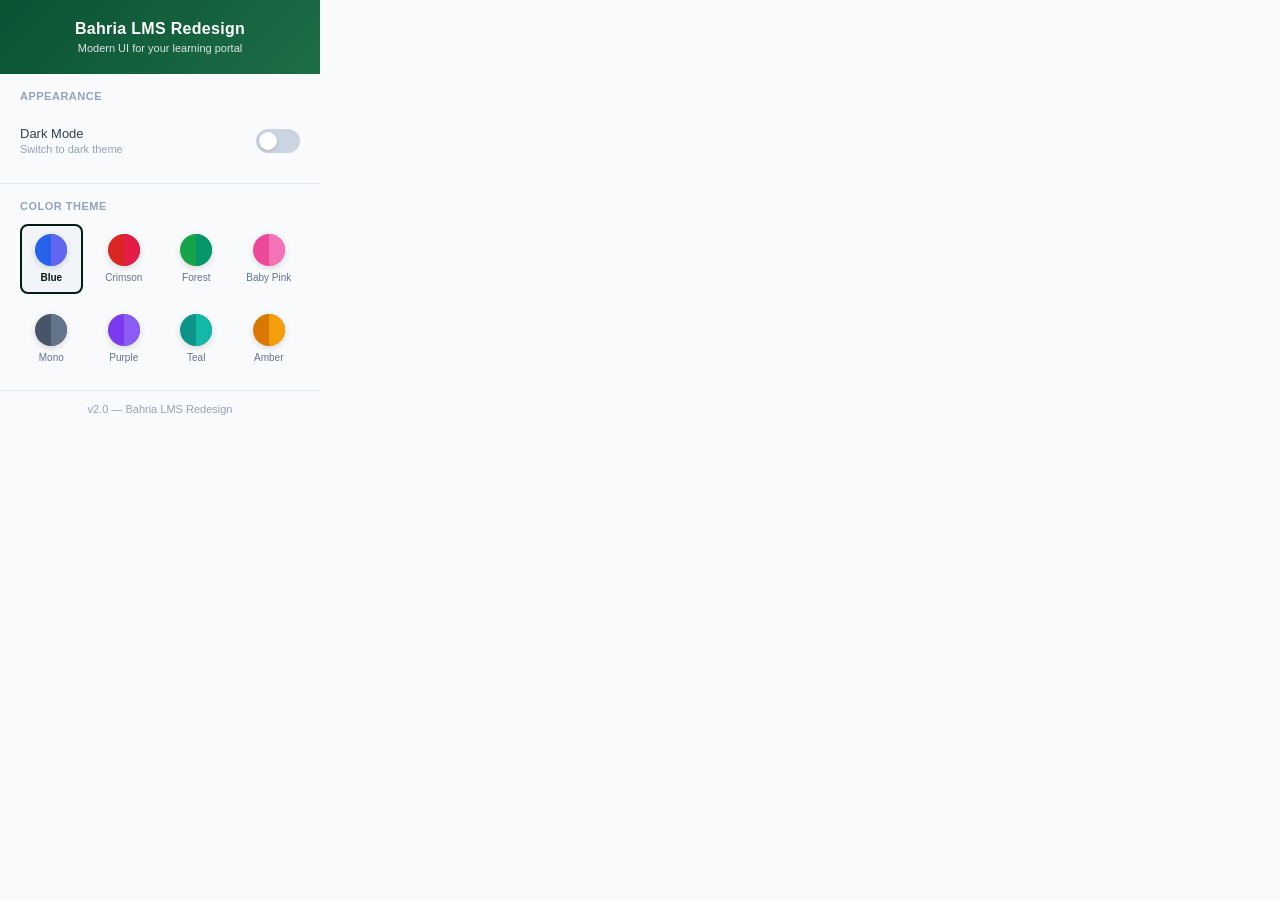
==== popup.html @ 3e9048e8 "feat: update monochrome theme styles and adjust popup gradient colors" ====
<!DOCTYPE html>
<html lang="en">
<head>
  <meta charset="UTF-8">
  <style>
    * { margin: 0; padding: 0; box-sizing: border-box; }
    body {
      width: 320px;
      font-family: 'Segoe UI', -apple-system, BlinkMacSystemFont, sans-serif;
      background: #f8fafc;
      color: #1e293b;
    }
    .header {
      background: linear-gradient(135deg, var(--popup-primary, #0b5233), var(--popup-accent, #1D6E47));
      padding: 20px;
      text-align: center;
      color: #fff;
    }
    .header h1 {
      font-size: 16px;
      font-weight: 700;
      letter-spacing: .3px;
    }
    .header p {
      font-size: 11px;
      opacity: .85;
      margin-top: 4px;
    }
    .section {
      padding: 16px 20px;
    }
    .section-title {
      font-size: 11px;
      font-weight: 600;
      text-transform: uppercase;
      letter-spacing: .5px;
      color: #94a3b8;
      margin-bottom: 12px;
    }
    .toggle-row {
      display: flex;
      align-items: center;
      justify-content: space-between;
      padding: 12px 0;
      border-bottom: 1px solid #e2e8f0;
    }
    .toggle-row:last-child { border-bottom: none; }
    .toggle-label {
      font-size: 13px;
      font-weight: 500;
      color: #334155;
    }
    .toggle-desc {
      font-size: 11px;
      color: #94a3b8;
      margin-top: 2px;
    }
    /* Toggle switch */
    .switch {
      position: relative;
      width: 44px;
      height: 24px;
      flex-shrink: 0;
    }
    .switch input { opacity: 0; width: 0; height: 0; }
    .slider {
      position: absolute;
      inset: 0;
      background: #cbd5e1;
      border-radius: 24px;
      cursor: pointer;
      transition: background .25s;
    }
    .slider::before {
      content: '';
      position: absolute;
      width: 18px;
      height: 18px;
      left: 3px;
      bottom: 3px;
      background: #fff;
      border-radius: 50%;
      transition: transform .25s;
      box-shadow: 0 1px 3px rgba(0,0,0,.2);
    }
    input:checked + .slider {
      background: var(--popup-primary, #041B11);
    }
    input:checked + .slider::before {
      transform: translateX(20px);
    }
    /* Theme grid */
    .theme-grid {
      display: grid;
      grid-template-columns: repeat(4, 1fr);
      gap: 10px;
    }
    .theme-swatch {
      display: flex;
      flex-direction: column;
      align-items: center;
      gap: 6px;
      cursor: pointer;
      padding: 8px 4px;
      border-radius: 8px;
      border: 2px solid transparent;
      transition: all .2s;
      background: transparent;
    }
    .theme-swatch:hover {
      background: #f1f5f9;
    }
    .theme-swatch.active {
      border-color: var(--popup-primary, #041B11);
      background: #f1f5f9;
    }
    .swatch-circle {
      width: 32px;
      height: 32px;
      border-radius: 50%;
      box-shadow: 0 2px 6px rgba(0,0,0,.15);
      position: relative;
      overflow: hidden;
    }
    .swatch-circle::after {
      content: '';
      position: absolute;
      top: 0; right: 0;
      width: 50%; height: 100%;
    }
    .swatch-name {
      font-size: 10px;
      font-weight: 500;
      color: #64748b;
      text-align: center;
      line-height: 1.2;
    }
    .theme-swatch.active .swatch-name {
      color: var(--popup-primary, #041B11);
      font-weight: 600;
    }
    /* Swatch colors */
    .swatch-blue       { background: #2563eb; }
    .swatch-blue::after { background: #6366f1; }
    .swatch-crimson       { background: #dc2626; }
    .swatch-crimson::after { background: #e11d48; }
    .swatch-forest       { background: #16a34a; }
    .swatch-forest::after { background: #059669; }
    .swatch-pink       { background: #ec4899; }
    .swatch-pink::after { background: #f472b6; }
    .swatch-mono       { background: #475569; }
    .swatch-mono::after { background: #64748b; }
    .swatch-purple       { background: #7c3aed; }
    .swatch-purple::after { background: #8b5cf6; }
    .swatch-teal       { background: #0d9488; }
    .swatch-teal::after { background: #14b8a6; }
    .swatch-amber       { background: #d97706; }
    .swatch-amber::after { background: #f59e0b; }

    .divider {
      border-top: 1px solid #e2e8f0;
    }
    .footer {
      text-align: center;
      padding: 12px;
      font-size: 11px;
      color: #94a3b8;
      border-top: 1px solid #e2e8f0;
    }
  </style>
</head>
<body>
  <div class="header" id="popupHeader">
    <h1>Bahria LMS Redesign</h1>
    <p>Modern UI for your learning portal</p>
  </div>

  <div class="section">
    <div class="section-title">Appearance</div>
    <div class="toggle-row">
      <div>
        <div class="toggle-label">Dark Mode</div>
        <div class="toggle-desc">Switch to dark theme</div>
      </div>
      <label class="switch">
        <input type="checkbox" id="darkToggle">
        <span class="slider"></span>
      </label>
    </div>
  </div>

  <div class="divider"></div>

  <div class="section">
    <div class="section-title">Color Theme</div>
    <div class="theme-grid" id="themeGrid">
      <button class="theme-swatch active" data-theme="blue" title="Blue">
        <div class="swatch-circle swatch-blue"></div>
        <span class="swatch-name">Blue</span>
      </button>
      <button class="theme-swatch" data-theme="crimson" title="Crimson">
        <div class="swatch-circle swatch-crimson"></div>
        <span class="swatch-name">Crimson</span>
      </button>
      <button class="theme-swatch" data-theme="forest" title="Forest">
        <div class="swatch-circle swatch-forest"></div>
        <span class="swatch-name">Forest</span>
      </button>
      <button class="theme-swatch" data-theme="pink" title="Baby Pink">
        <div class="swatch-circle swatch-pink"></div>
        <span class="swatch-name">Baby Pink</span>
      </button>
      <button class="theme-swatch" data-theme="mono" title="Monochrome">
        <div class="swatch-circle swatch-mono"></div>
        <span class="swatch-name">Mono</span>
      </button>
      <button class="theme-swatch" data-theme="purple" title="Purple">
        <div class="swatch-circle swatch-purple"></div>
        <span class="swatch-name">Purple</span>
      </button>
      <button class="theme-swatch" data-theme="teal" title="Teal">
        <div class="swatch-circle swatch-teal"></div>
        <span class="swatch-name">Teal</span>
      </button>
      <button class="theme-swatch" data-theme="amber" title="Amber">
        <div class="swatch-circle swatch-amber"></div>
        <span class="swatch-name">Amber</span>
      </button>
    </div>
  </div>

  <div class="footer">v2.0 &mdash; Bahria LMS Redesign</div>

  <script src="popup.js"></script>
</body>
</html>
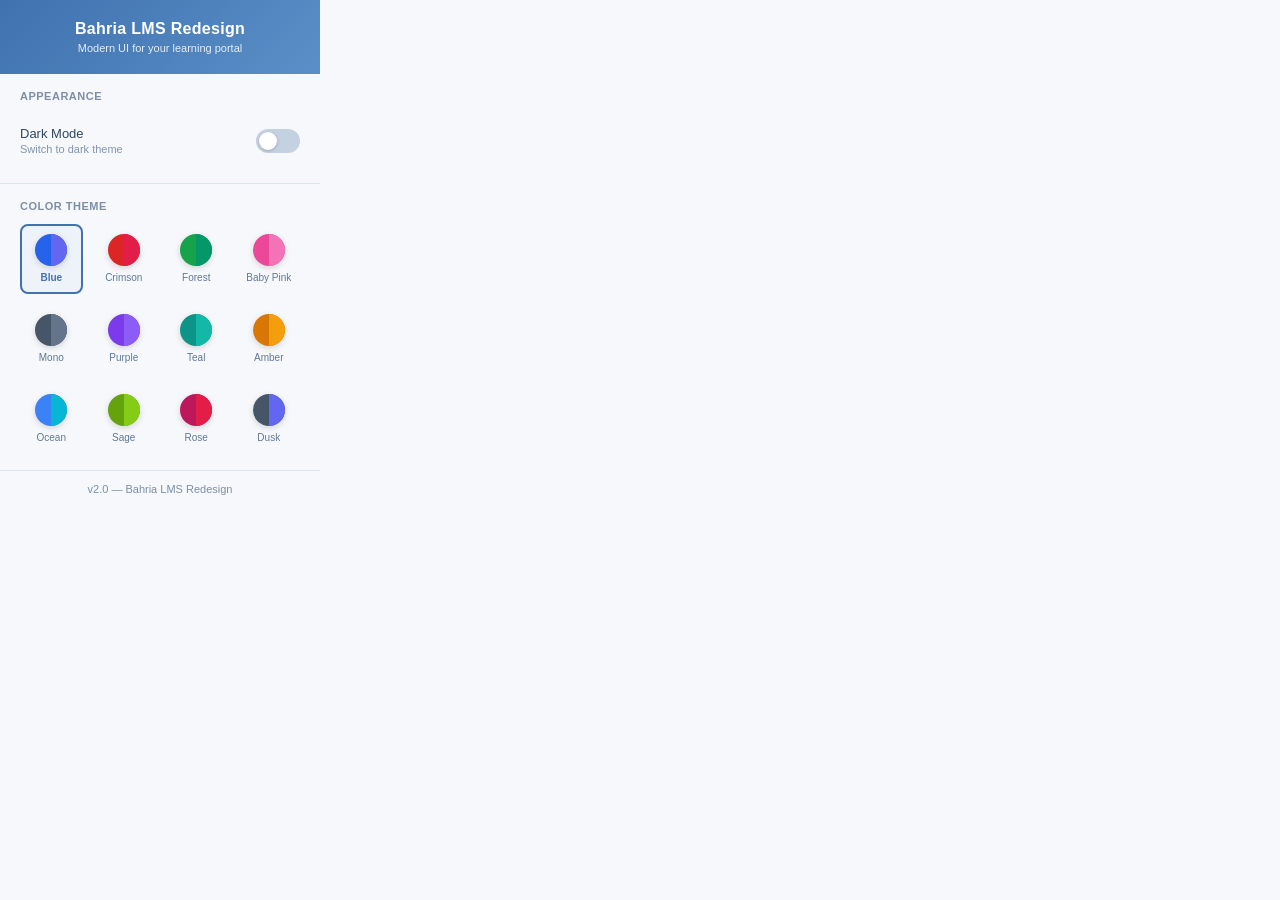
==== commit d073fafa: "feat: update theme colors and add new themes for improved customization" ====
--- a/popup.html
+++ b/popup.html
@@ -7,11 +7,11 @@
     body {
       width: 320px;
       font-family: 'Segoe UI', -apple-system, BlinkMacSystemFont, sans-serif;
-      background: #f8fafc;
-      color: #1e293b;
+      background: #f6f8fb;
+      color: #243447;
     }
     .header {
-      background: linear-gradient(135deg, var(--popup-primary, #0b5233), var(--popup-accent, #1D6E47));
+      background: linear-gradient(135deg, var(--popup-primary, #3f72af), var(--popup-accent, #5b8fc7));
       padding: 20px;
       text-align: center;
       color: #fff;
@@ -34,7 +34,7 @@
       font-weight: 600;
       text-transform: uppercase;
       letter-spacing: .5px;
-      color: #94a3b8;
+      color: #7d8ea5;
       margin-bottom: 12px;
     }
     .toggle-row {
@@ -42,17 +42,17 @@
       align-items: center;
       justify-content: space-between;
       padding: 12px 0;
-      border-bottom: 1px solid #e2e8f0;
+      border-bottom: 1px solid #dce4ef;
     }
     .toggle-row:last-child { border-bottom: none; }
     .toggle-label {
       font-size: 13px;
       font-weight: 500;
-      color: #334155;
+      color: #30465f;
     }
     .toggle-desc {
       font-size: 11px;
-      color: #94a3b8;
+      color: #8195ad;
       margin-top: 2px;
     }
     /* Toggle switch */
@@ -66,7 +66,7 @@
     .slider {
       position: absolute;
       inset: 0;
-      background: #cbd5e1;
+      background: #c4d1e0;
       border-radius: 24px;
       cursor: pointer;
       transition: background .25s;
@@ -84,7 +84,7 @@
       box-shadow: 0 1px 3px rgba(0,0,0,.2);
     }
     input:checked + .slider {
-      background: var(--popup-primary, #041B11);
+      background: var(--popup-primary, #3f72af);
     }
     input:checked + .slider::before {
       transform: translateX(20px);
@@ -108,11 +108,11 @@
       background: transparent;
     }
     .theme-swatch:hover {
-      background: #f1f5f9;
+      background: #eef3f9;
     }
     .theme-swatch.active {
-      border-color: var(--popup-primary, #041B11);
-      background: #f1f5f9;
+      border-color: var(--popup-primary, #3f72af);
+      background: #eef3f9;
     }
     .swatch-circle {
       width: 32px;
@@ -131,12 +131,12 @@
     .swatch-name {
       font-size: 10px;
       font-weight: 500;
-      color: #64748b;
+      color: #617894;
       text-align: center;
       line-height: 1.2;
     }
     .theme-swatch.active .swatch-name {
-      color: var(--popup-primary, #041B11);
+      color: var(--popup-primary, #3f72af);
       font-weight: 600;
     }
     /* Swatch colors */
@@ -156,16 +156,24 @@
     .swatch-teal::after { background: #14b8a6; }
     .swatch-amber       { background: #d97706; }
     .swatch-amber::after { background: #f59e0b; }
+    .swatch-ocean       { background: #3b82f6; }
+    .swatch-ocean::after { background: #06b6d4; }
+    .swatch-sage       { background: #65a30d; }
+    .swatch-sage::after { background: #84cc16; }
+    .swatch-rose       { background: #be185d; }
+    .swatch-rose::after { background: #e11d48; }
+    .swatch-dusk       { background: #475569; }
+    .swatch-dusk::after { background: #6366f1; }
 
     .divider {
-      border-top: 1px solid #e2e8f0;
+      border-top: 1px solid #dce4ef;
     }
     .footer {
       text-align: center;
       padding: 12px;
       font-size: 11px;
-      color: #94a3b8;
-      border-top: 1px solid #e2e8f0;
+      color: #7d8ea5;
+      border-top: 1px solid #dce4ef;
     }
   </style>
 </head>
@@ -226,6 +234,22 @@
         <div class="swatch-circle swatch-amber"></div>
         <span class="swatch-name">Amber</span>
       </button>
+      <button class="theme-swatch" data-theme="ocean" title="Ocean">
+        <div class="swatch-circle swatch-ocean"></div>
+        <span class="swatch-name">Ocean</span>
+      </button>
+      <button class="theme-swatch" data-theme="sage" title="Sage">
+        <div class="swatch-circle swatch-sage"></div>
+        <span class="swatch-name">Sage</span>
+      </button>
+      <button class="theme-swatch" data-theme="rose" title="Rose">
+        <div class="swatch-circle swatch-rose"></div>
+        <span class="swatch-name">Rose</span>
+      </button>
+      <button class="theme-swatch" data-theme="dusk" title="Dusk">
+        <div class="swatch-circle swatch-dusk"></div>
+        <span class="swatch-name">Dusk</span>
+      </button>
     </div>
   </div>
 
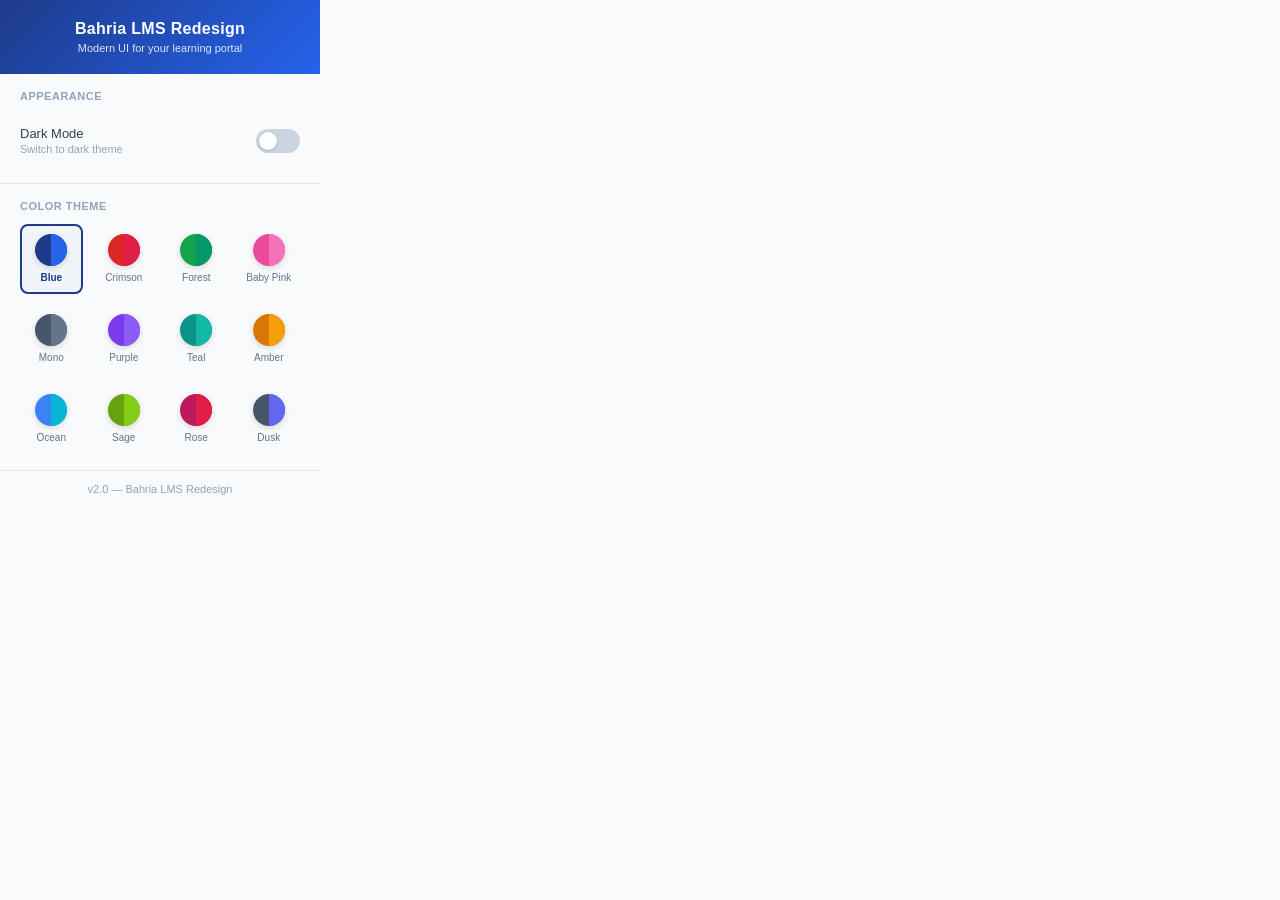
==== commit 0662d120: "feat: update color variables and styles for improved theme consistency and readability" ====
--- a/popup.html
+++ b/popup.html
@@ -7,11 +7,11 @@
     body {
       width: 320px;
       font-family: 'Segoe UI', -apple-system, BlinkMacSystemFont, sans-serif;
-      background: #f6f8fb;
-      color: #243447;
+      background: #f8fafc;
+      color: #1e293b;
     }
     .header {
-      background: linear-gradient(135deg, var(--popup-primary, #3f72af), var(--popup-accent, #5b8fc7));
+      background: linear-gradient(135deg, var(--popup-primary, #1e3a8a), var(--popup-accent, #2563eb));
       padding: 20px;
       text-align: center;
       color: #fff;
@@ -34,7 +34,7 @@
       font-weight: 600;
       text-transform: uppercase;
       letter-spacing: .5px;
-      color: #7d8ea5;
+      color: #94a3b8;
       margin-bottom: 12px;
     }
     .toggle-row {
@@ -42,17 +42,17 @@
       align-items: center;
       justify-content: space-between;
       padding: 12px 0;
-      border-bottom: 1px solid #dce4ef;
+      border-bottom: 1px solid #e2e8f0;
     }
     .toggle-row:last-child { border-bottom: none; }
     .toggle-label {
       font-size: 13px;
       font-weight: 500;
-      color: #30465f;
+      color: #334155;
     }
     .toggle-desc {
       font-size: 11px;
-      color: #8195ad;
+      color: #94a3b8;
       margin-top: 2px;
     }
     /* Toggle switch */
@@ -66,7 +66,7 @@
     .slider {
       position: absolute;
       inset: 0;
-      background: #c4d1e0;
+      background: #cbd5e1;
       border-radius: 24px;
       cursor: pointer;
       transition: background .25s;
@@ -84,7 +84,7 @@
       box-shadow: 0 1px 3px rgba(0,0,0,.2);
     }
     input:checked + .slider {
-      background: var(--popup-primary, #3f72af);
+      background: var(--popup-primary, #1e3a8a);
     }
     input:checked + .slider::before {
       transform: translateX(20px);
@@ -108,11 +108,11 @@
       background: transparent;
     }
     .theme-swatch:hover {
-      background: #eef3f9;
+      background: #f1f5f9;
     }
     .theme-swatch.active {
-      border-color: var(--popup-primary, #3f72af);
-      background: #eef3f9;
+      border-color: var(--popup-primary, #1e3a8a);
+      background: #f1f5f9;
     }
     .swatch-circle {
       width: 32px;
@@ -131,17 +131,17 @@
     .swatch-name {
       font-size: 10px;
       font-weight: 500;
-      color: #617894;
+      color: #64748b;
       text-align: center;
       line-height: 1.2;
     }
     .theme-swatch.active .swatch-name {
-      color: var(--popup-primary, #3f72af);
+      color: var(--popup-primary, #1e3a8a);
       font-weight: 600;
     }
     /* Swatch colors */
-    .swatch-blue       { background: #2563eb; }
-    .swatch-blue::after { background: #6366f1; }
+    .swatch-blue       { background: #1e3a8a; }
+    .swatch-blue::after { background: #2563eb; }
     .swatch-crimson       { background: #dc2626; }
     .swatch-crimson::after { background: #e11d48; }
     .swatch-forest       { background: #16a34a; }
@@ -166,14 +166,14 @@
     .swatch-dusk::after { background: #6366f1; }
 
     .divider {
-      border-top: 1px solid #dce4ef;
+      border-top: 1px solid #e2e8f0;
     }
     .footer {
       text-align: center;
       padding: 12px;
       font-size: 11px;
-      color: #7d8ea5;
-      border-top: 1px solid #dce4ef;
+      color: #94a3b8;
+      border-top: 1px solid #e2e8f0;
     }
   </style>
 </head>
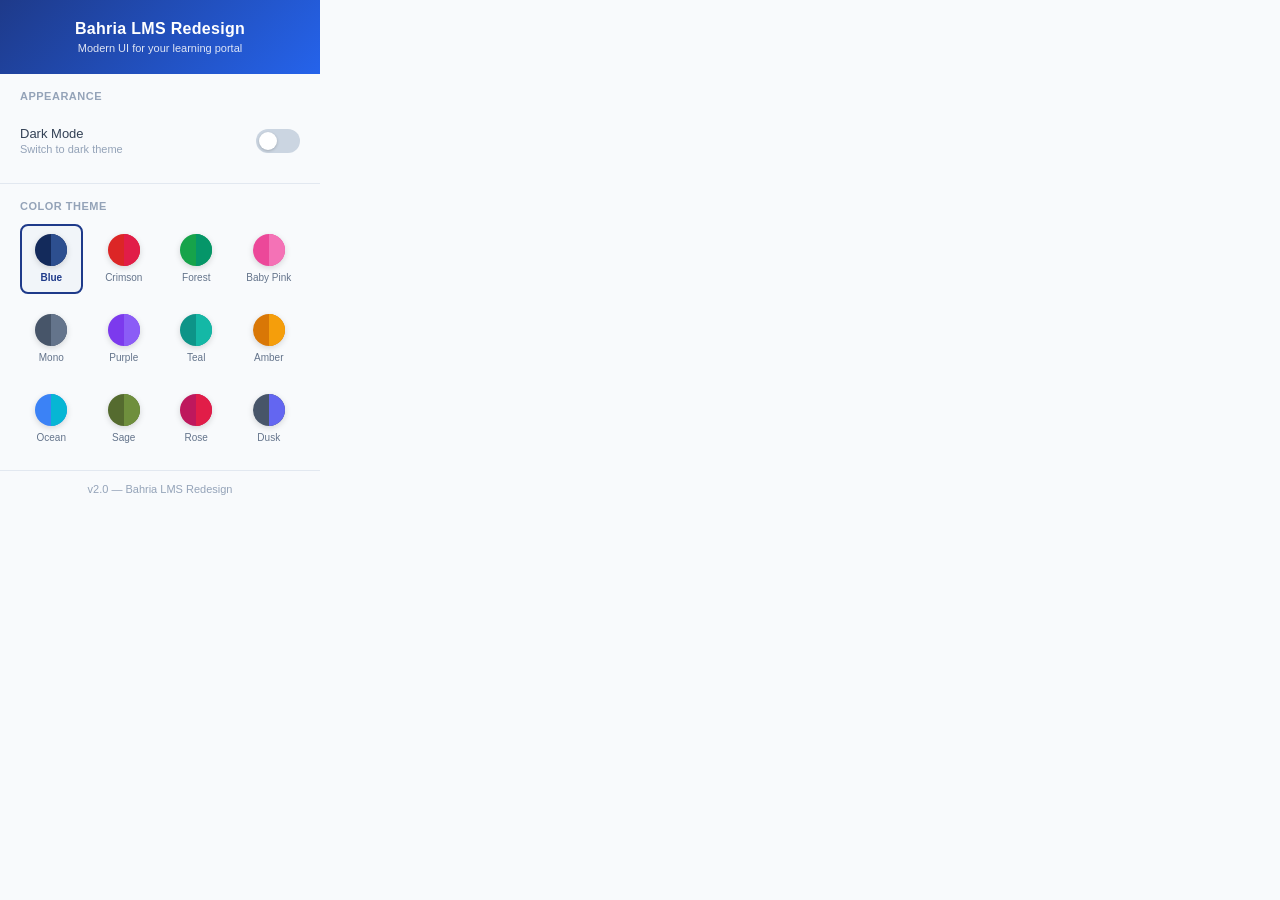
==== commit 3189a86a: "feat: update color variables for improved theme consistency and accessibility" ====
--- a/popup.html
+++ b/popup.html
@@ -106,9 +106,18 @@
       border: 2px solid transparent;
       transition: all .2s;
       background: transparent;
+      appearance: none;
+      -webkit-appearance: none;
+      font: inherit;
+      color: inherit;
     }
     .theme-swatch:hover {
       background: #f1f5f9;
+      border-color: rgba(var(--popup-primary-rgb, 30, 58, 138), .2);
+    }
+    .theme-swatch:focus-visible {
+      outline: none;
+      box-shadow: 0 0 0 3px rgba(var(--popup-primary-rgb, 30, 58, 138), .25);
     }
     .theme-swatch.active {
       border-color: var(--popup-primary, #1e3a8a);
@@ -135,13 +144,16 @@
       text-align: center;
       line-height: 1.2;
     }
+    .theme-swatch:hover .swatch-name {
+      color: #334155;
+    }
     .theme-swatch.active .swatch-name {
       color: var(--popup-primary, #1e3a8a);
       font-weight: 600;
     }
     /* Swatch colors */
-    .swatch-blue       { background: #1e3a8a; }
-    .swatch-blue::after { background: #2563eb; }
+    .swatch-blue       { background: #132a5b; }
+    .swatch-blue::after { background: #2d4f8f; }
     .swatch-crimson       { background: #dc2626; }
     .swatch-crimson::after { background: #e11d48; }
     .swatch-forest       { background: #16a34a; }
@@ -158,8 +170,8 @@
     .swatch-amber::after { background: #f59e0b; }
     .swatch-ocean       { background: #3b82f6; }
     .swatch-ocean::after { background: #06b6d4; }
-    .swatch-sage       { background: #65a30d; }
-    .swatch-sage::after { background: #84cc16; }
+    .swatch-sage       { background: #556b2f; }
+    .swatch-sage::after { background: #6f8f3d; }
     .swatch-rose       { background: #be185d; }
     .swatch-rose::after { background: #e11d48; }
     .swatch-dusk       { background: #475569; }
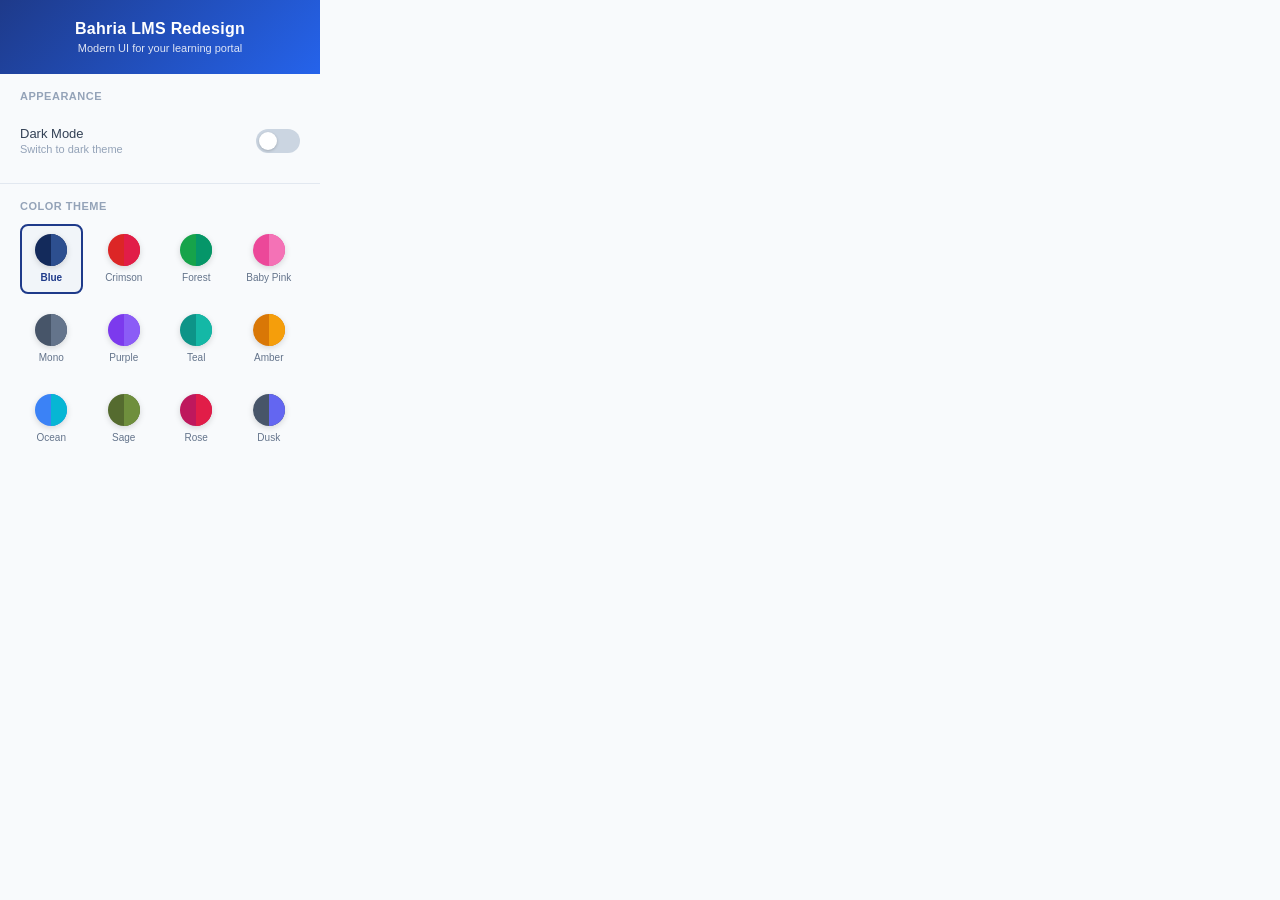
==== commit 36529dcb: "feat: remove footer version text from popup.html" ====
--- a/popup.html
+++ b/popup.html
@@ -265,8 +265,6 @@
     </div>
   </div>
 
-  <div class="footer">v2.0 &mdash; Bahria LMS Redesign</div>
-
   <script src="popup.js"></script>
 </body>
 </html>
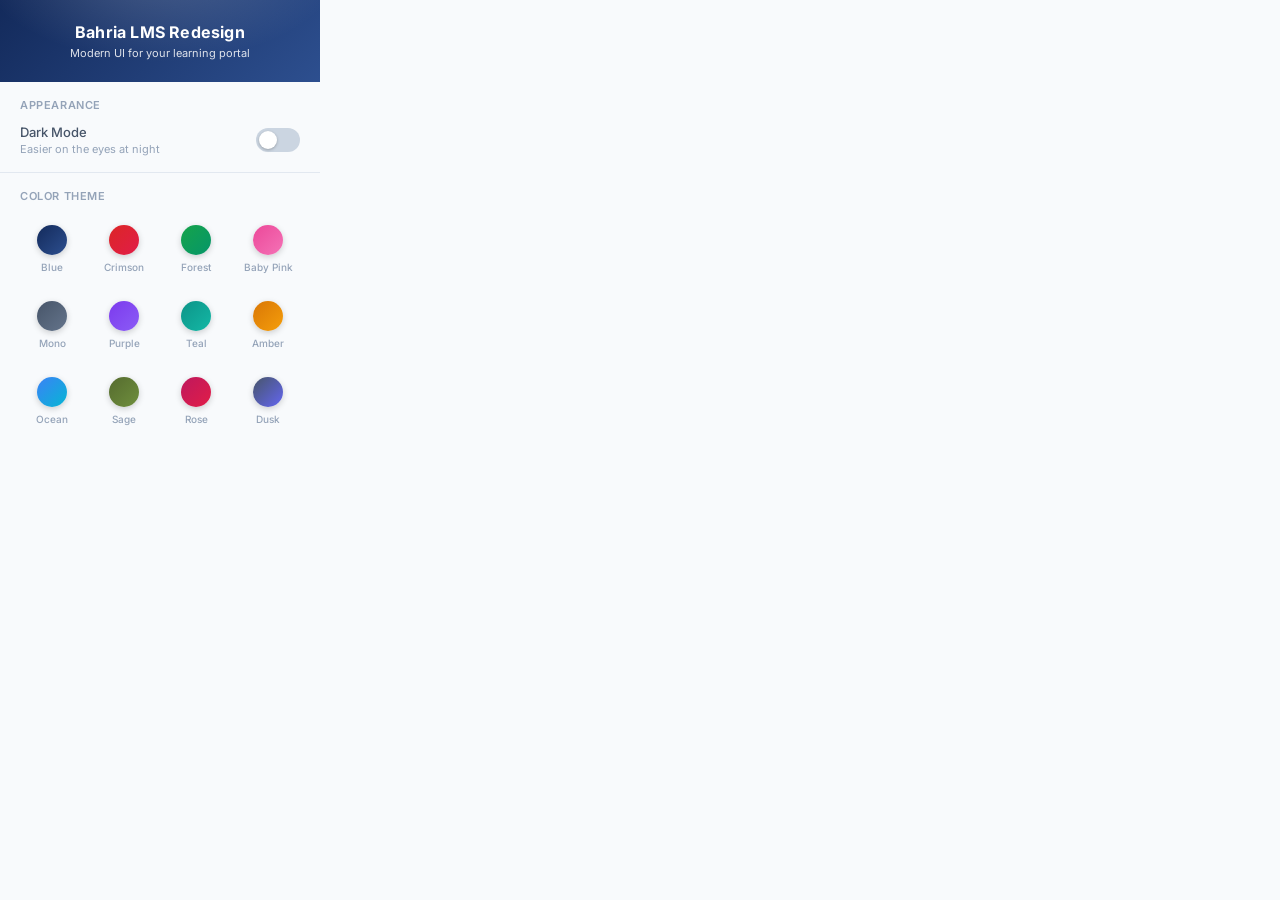
==== commit 47656abb: "feat: overhaul theming engine, motion and accessibility Shared foundation - Extract design tokens, d" ====
--- a/popup.html
+++ b/popup.html
@@ -2,268 +2,41 @@
 <html lang="en">
 <head>
   <meta charset="UTF-8">
-  <style>
-    * { margin: 0; padding: 0; box-sizing: border-box; }
-    body {
-      width: 320px;
-      font-family: 'Segoe UI', -apple-system, BlinkMacSystemFont, sans-serif;
-      background: #f8fafc;
-      color: #1e293b;
-    }
-    .header {
-      background: linear-gradient(135deg, var(--popup-primary, #1e3a8a), var(--popup-accent, #2563eb));
-      padding: 20px;
-      text-align: center;
-      color: #fff;
-    }
-    .header h1 {
-      font-size: 16px;
-      font-weight: 700;
-      letter-spacing: .3px;
-    }
-    .header p {
-      font-size: 11px;
-      opacity: .85;
-      margin-top: 4px;
-    }
-    .section {
-      padding: 16px 20px;
-    }
-    .section-title {
-      font-size: 11px;
-      font-weight: 600;
-      text-transform: uppercase;
-      letter-spacing: .5px;
-      color: #94a3b8;
-      margin-bottom: 12px;
-    }
-    .toggle-row {
-      display: flex;
-      align-items: center;
-      justify-content: space-between;
-      padding: 12px 0;
-      border-bottom: 1px solid #e2e8f0;
-    }
-    .toggle-row:last-child { border-bottom: none; }
-    .toggle-label {
-      font-size: 13px;
-      font-weight: 500;
-      color: #334155;
-    }
-    .toggle-desc {
-      font-size: 11px;
-      color: #94a3b8;
-      margin-top: 2px;
-    }
-    /* Toggle switch */
-    .switch {
-      position: relative;
-      width: 44px;
-      height: 24px;
-      flex-shrink: 0;
-    }
-    .switch input { opacity: 0; width: 0; height: 0; }
-    .slider {
-      position: absolute;
-      inset: 0;
-      background: #cbd5e1;
-      border-radius: 24px;
-      cursor: pointer;
-      transition: background .25s;
-    }
-    .slider::before {
-      content: '';
-      position: absolute;
-      width: 18px;
-      height: 18px;
-      left: 3px;
-      bottom: 3px;
-      background: #fff;
-      border-radius: 50%;
-      transition: transform .25s;
-      box-shadow: 0 1px 3px rgba(0,0,0,.2);
-    }
-    input:checked + .slider {
-      background: var(--popup-primary, #1e3a8a);
-    }
-    input:checked + .slider::before {
-      transform: translateX(20px);
-    }
-    /* Theme grid */
-    .theme-grid {
-      display: grid;
-      grid-template-columns: repeat(4, 1fr);
-      gap: 10px;
-    }
-    .theme-swatch {
-      display: flex;
-      flex-direction: column;
-      align-items: center;
-      gap: 6px;
-      cursor: pointer;
-      padding: 8px 4px;
-      border-radius: 8px;
-      border: 2px solid transparent;
-      transition: all .2s;
-      background: transparent;
-      appearance: none;
-      -webkit-appearance: none;
-      font: inherit;
-      color: inherit;
-    }
-    .theme-swatch:hover {
-      background: #f1f5f9;
-      border-color: rgba(var(--popup-primary-rgb, 30, 58, 138), .2);
-    }
-    .theme-swatch:focus-visible {
-      outline: none;
-      box-shadow: 0 0 0 3px rgba(var(--popup-primary-rgb, 30, 58, 138), .25);
-    }
-    .theme-swatch.active {
-      border-color: var(--popup-primary, #1e3a8a);
-      background: #f1f5f9;
-    }
-    .swatch-circle {
-      width: 32px;
-      height: 32px;
-      border-radius: 50%;
-      box-shadow: 0 2px 6px rgba(0,0,0,.15);
-      position: relative;
-      overflow: hidden;
-    }
-    .swatch-circle::after {
-      content: '';
-      position: absolute;
-      top: 0; right: 0;
-      width: 50%; height: 100%;
-    }
-    .swatch-name {
-      font-size: 10px;
-      font-weight: 500;
-      color: #64748b;
-      text-align: center;
-      line-height: 1.2;
-    }
-    .theme-swatch:hover .swatch-name {
-      color: #334155;
-    }
-    .theme-swatch.active .swatch-name {
-      color: var(--popup-primary, #1e3a8a);
-      font-weight: 600;
-    }
-    /* Swatch colors */
-    .swatch-blue       { background: #132a5b; }
-    .swatch-blue::after { background: #2d4f8f; }
-    .swatch-crimson       { background: #dc2626; }
-    .swatch-crimson::after { background: #e11d48; }
-    .swatch-forest       { background: #16a34a; }
-    .swatch-forest::after { background: #059669; }
-    .swatch-pink       { background: #ec4899; }
-    .swatch-pink::after { background: #f472b6; }
-    .swatch-mono       { background: #475569; }
-    .swatch-mono::after { background: #64748b; }
-    .swatch-purple       { background: #7c3aed; }
-    .swatch-purple::after { background: #8b5cf6; }
-    .swatch-teal       { background: #0d9488; }
-    .swatch-teal::after { background: #14b8a6; }
-    .swatch-amber       { background: #d97706; }
-    .swatch-amber::after { background: #f59e0b; }
-    .swatch-ocean       { background: #3b82f6; }
-    .swatch-ocean::after { background: #06b6d4; }
-    .swatch-sage       { background: #556b2f; }
-    .swatch-sage::after { background: #6f8f3d; }
-    .swatch-rose       { background: #be185d; }
-    .swatch-rose::after { background: #e11d48; }
-    .swatch-dusk       { background: #475569; }
-    .swatch-dusk::after { background: #6366f1; }
-
-    .divider {
-      border-top: 1px solid #e2e8f0;
-    }
-    .footer {
-      text-align: center;
-      padding: 12px;
-      font-size: 11px;
-      color: #94a3b8;
-      border-top: 1px solid #e2e8f0;
-    }
-  </style>
+  <title>LMS Redesign Settings</title>
+  <link rel="stylesheet" href="css/popup.css">
 </head>
-<body>
-  <div class="header" id="popupHeader">
+<body class="is-loading">
+  <header class="header" id="popupHeader">
+    <div class="header-glow"></div>
     <h1>Bahria LMS Redesign</h1>
     <p>Modern UI for your learning portal</p>
-  </div>
+  </header>
 
-  <div class="section">
-    <div class="section-title">Appearance</div>
+  <section class="section">
+    <h2 class="section-title">Appearance</h2>
+
     <div class="toggle-row">
-      <div>
-        <div class="toggle-label">Dark Mode</div>
-        <div class="toggle-desc">Switch to dark theme</div>
+      <div class="toggle-copy">
+        <label class="toggle-label" for="darkToggle">Dark Mode</label>
+        <p class="toggle-desc">Easier on the eyes at night</p>
       </div>
       <label class="switch">
         <input type="checkbox" id="darkToggle">
-        <span class="slider"></span>
+        <span class="slider" aria-hidden="true"></span>
       </label>
     </div>
-  </div>
+  </section>
 
   <div class="divider"></div>
 
-  <div class="section">
-    <div class="section-title">Color Theme</div>
-    <div class="theme-grid" id="themeGrid">
-      <button class="theme-swatch active" data-theme="blue" title="Blue">
-        <div class="swatch-circle swatch-blue"></div>
-        <span class="swatch-name">Blue</span>
-      </button>
-      <button class="theme-swatch" data-theme="crimson" title="Crimson">
-        <div class="swatch-circle swatch-crimson"></div>
-        <span class="swatch-name">Crimson</span>
-      </button>
-      <button class="theme-swatch" data-theme="forest" title="Forest">
-        <div class="swatch-circle swatch-forest"></div>
-        <span class="swatch-name">Forest</span>
-      </button>
-      <button class="theme-swatch" data-theme="pink" title="Baby Pink">
-        <div class="swatch-circle swatch-pink"></div>
-        <span class="swatch-name">Baby Pink</span>
-      </button>
-      <button class="theme-swatch" data-theme="mono" title="Monochrome">
-        <div class="swatch-circle swatch-mono"></div>
-        <span class="swatch-name">Mono</span>
-      </button>
-      <button class="theme-swatch" data-theme="purple" title="Purple">
-        <div class="swatch-circle swatch-purple"></div>
-        <span class="swatch-name">Purple</span>
-      </button>
-      <button class="theme-swatch" data-theme="teal" title="Teal">
-        <div class="swatch-circle swatch-teal"></div>
-        <span class="swatch-name">Teal</span>
-      </button>
-      <button class="theme-swatch" data-theme="amber" title="Amber">
-        <div class="swatch-circle swatch-amber"></div>
-        <span class="swatch-name">Amber</span>
-      </button>
-      <button class="theme-swatch" data-theme="ocean" title="Ocean">
-        <div class="swatch-circle swatch-ocean"></div>
-        <span class="swatch-name">Ocean</span>
-      </button>
-      <button class="theme-swatch" data-theme="sage" title="Sage">
-        <div class="swatch-circle swatch-sage"></div>
-        <span class="swatch-name">Sage</span>
-      </button>
-      <button class="theme-swatch" data-theme="rose" title="Rose">
-        <div class="swatch-circle swatch-rose"></div>
-        <span class="swatch-name">Rose</span>
-      </button>
-      <button class="theme-swatch" data-theme="dusk" title="Dusk">
-        <div class="swatch-circle swatch-dusk"></div>
-        <span class="swatch-name">Dusk</span>
-      </button>
-    </div>
-  </div>
+  <section class="section">
+    <h2 class="section-title">Color Theme</h2>
+    <!-- Populated from the THEMES table in popup.js so the swatch colours and
+         the theme list can never drift apart. -->
+    <div class="theme-grid" id="themeGrid" role="radiogroup" aria-label="Color theme"></div>
+  </section>
+
+  <p class="status" id="status" role="status" hidden></p>
 
   <script src="popup.js"></script>
 </body>
--- a/css/popup.css
+++ b/css/popup.css
@@ -0,0 +1,326 @@
+/* ============================================================
+   Extension popup
+   The palette variables (--popup-*) are written by popup.js from the
+   currently selected theme, so the popup wears the same colour as the
+   pages it controls.
+   ============================================================ */
+
+@font-face {
+    font-family: 'LMS Inter';
+    font-style: normal;
+    font-weight: 300 700;
+    font-display: swap;
+    src: url('../fonts/inter-latin.woff2') format('woff2');
+}
+
+:root {
+    --popup-primary: #132a5b;
+    --popup-accent: #2d4f8f;
+    --popup-primary-rgb: 19, 42, 91;
+
+    --popup-bg: #f8fafc;
+    --popup-surface: #ffffff;
+    --popup-text: #1e293b;
+    --popup-text-soft: #475569;
+    --popup-text-muted: #94a3b8;
+    --popup-border: #e2e8f0;
+    --popup-hover: #f1f5f9;
+
+    --popup-ease: cubic-bezier(.4, 0, .2, 1);
+    --popup-ease-out: cubic-bezier(.16, 1, .3, 1);
+    --popup-dur: 180ms;
+
+    color-scheme: light;
+}
+
+/* The popup mirrors the dark-mode switch rather than the OS setting: it is a
+   preview of what the LMS will look like, not a window-chrome preference. */
+body.dark {
+    --popup-bg: #0f172a;
+    --popup-surface: #1e293b;
+    --popup-text: #e2e8f0;
+    --popup-text-soft: #cbd5e1;
+    --popup-text-muted: #94a3b8;
+    --popup-border: #334155;
+    --popup-hover: #1e293b;
+
+    color-scheme: dark;
+}
+
+* {
+    margin: 0;
+    padding: 0;
+    box-sizing: border-box;
+}
+
+body {
+    width: 320px;
+    font-family: 'LMS Inter', 'Segoe UI', -apple-system, BlinkMacSystemFont, sans-serif;
+    background: var(--popup-bg);
+    color: var(--popup-text);
+    -webkit-font-smoothing: antialiased;
+    transition: background-color var(--popup-dur) var(--popup-ease),
+                color var(--popup-dur) var(--popup-ease);
+}
+
+/* Suppressed until popup.js has applied the saved state, so the popup never
+   flashes the default blue before settling on the user's actual theme. */
+body.is-loading,
+body.is-loading * {
+    transition: none !important;
+    animation: none !important;
+}
+
+/* ---------- Header ---------- */
+
+.header {
+    position: relative;
+    overflow: hidden;
+    padding: 22px 20px;
+    text-align: center;
+    color: #fff;
+    background: linear-gradient(135deg, var(--popup-primary), var(--popup-accent));
+    transition: background var(--popup-dur) var(--popup-ease);
+}
+
+/* Soft highlight so the flat gradient reads as a surface rather than a block. */
+.header-glow {
+    position: absolute;
+    inset: -60% -20% auto -20%;
+    height: 160%;
+    background: radial-gradient(ellipse at 50% 0%, rgba(255, 255, 255, .22), transparent 60%);
+    pointer-events: none;
+}
+
+.header h1 {
+    position: relative;
+    font-size: 16px;
+    font-weight: 700;
+    letter-spacing: .2px;
+}
+
+.header p {
+    position: relative;
+    margin-top: 4px;
+    font-size: 11px;
+    opacity: .85;
+}
+
+/* ---------- Sections ---------- */
+
+.section {
+    padding: 16px 20px;
+}
+
+.section-title {
+    margin-bottom: 12px;
+    font-size: 11px;
+    font-weight: 600;
+    text-transform: uppercase;
+    letter-spacing: .6px;
+    color: var(--popup-text-muted);
+}
+
+.divider {
+    border-top: 1px solid var(--popup-border);
+}
+
+/* ---------- Dark mode toggle ---------- */
+
+.toggle-row {
+    display: flex;
+    align-items: center;
+    justify-content: space-between;
+    gap: 12px;
+}
+
+.toggle-label {
+    display: block;
+    font-size: 13px;
+    font-weight: 500;
+    color: var(--popup-text-soft);
+    cursor: pointer;
+}
+
+.toggle-desc {
+    margin-top: 2px;
+    font-size: 11px;
+    color: var(--popup-text-muted);
+}
+
+.switch {
+    position: relative;
+    flex-shrink: 0;
+    width: 44px;
+    height: 24px;
+}
+
+.switch input {
+    position: absolute;
+    opacity: 0;
+    width: 100%;
+    height: 100%;
+    margin: 0;
+    cursor: pointer;
+}
+
+.slider {
+    position: absolute;
+    inset: 0;
+    background: #cbd5e1;
+    border-radius: 24px;
+    pointer-events: none;
+    transition: background-color var(--popup-dur) var(--popup-ease);
+}
+
+body.dark .slider {
+    background: #475569;
+}
+
+.slider::before {
+    content: '';
+    position: absolute;
+    left: 3px;
+    bottom: 3px;
+    width: 18px;
+    height: 18px;
+    background: #fff;
+    border-radius: 50%;
+    box-shadow: 0 1px 3px rgba(0, 0, 0, .25);
+    transition: transform var(--popup-dur) var(--popup-ease-out);
+}
+
+.switch input:checked + .slider {
+    background: var(--popup-primary);
+}
+
+.switch input:checked + .slider::before {
+    transform: translateX(20px);
+}
+
+.switch input:focus-visible + .slider {
+    box-shadow: 0 0 0 3px rgba(var(--popup-primary-rgb), .35);
+}
+
+/* ---------- Theme grid ---------- */
+
+.theme-grid {
+    display: grid;
+    grid-template-columns: repeat(4, 1fr);
+    gap: 8px;
+}
+
+.theme-swatch {
+    display: flex;
+    flex-direction: column;
+    align-items: center;
+    gap: 6px;
+    padding: 8px 2px;
+    border: 2px solid transparent;
+    border-radius: 10px;
+    background: transparent;
+    font: inherit;
+    color: inherit;
+    cursor: pointer;
+    appearance: none;
+    transition: background-color var(--popup-dur) var(--popup-ease),
+                border-color var(--popup-dur) var(--popup-ease),
+                transform 120ms var(--popup-ease);
+}
+
+.theme-swatch:hover {
+    background: var(--popup-hover);
+}
+
+.theme-swatch:active {
+    transform: scale(.95);
+}
+
+.theme-swatch:focus-visible {
+    outline: none;
+    border-color: var(--popup-primary);
+    box-shadow: 0 0 0 3px rgba(var(--popup-primary-rgb), .3);
+}
+
+.theme-swatch[aria-checked="true"] {
+    border-color: var(--popup-primary);
+    background: var(--popup-hover);
+}
+
+.swatch-circle {
+    position: relative;
+    width: 30px;
+    height: 30px;
+    border-radius: 50%;
+    box-shadow: 0 2px 6px rgba(0, 0, 0, .18);
+    transition: transform var(--popup-dur) var(--popup-ease-out),
+                box-shadow var(--popup-dur) var(--popup-ease);
+}
+
+.theme-swatch:hover .swatch-circle {
+    transform: scale(1.08);
+    box-shadow: 0 4px 10px rgba(0, 0, 0, .22);
+}
+
+/* Checkmark on the selected swatch. Drawn with borders so there is no icon
+   font or SVG asset to load for it. */
+.swatch-circle::after {
+    content: '';
+    position: absolute;
+    left: 50%;
+    top: 46%;
+    width: 6px;
+    height: 11px;
+    border: solid #fff;
+    border-width: 0 2.5px 2.5px 0;
+    transform: translate(-50%, -50%) rotate(45deg) scale(0);
+    opacity: 0;
+    transition: transform var(--popup-dur) var(--popup-ease-out),
+                opacity var(--popup-dur) var(--popup-ease);
+}
+
+.theme-swatch[aria-checked="true"] .swatch-circle::after {
+    transform: translate(-50%, -50%) rotate(45deg) scale(1);
+    opacity: 1;
+}
+
+.swatch-name {
+    font-size: 10px;
+    font-weight: 500;
+    line-height: 1.2;
+    text-align: center;
+    color: var(--popup-text-muted);
+    transition: color var(--popup-dur) var(--popup-ease);
+}
+
+.theme-swatch:hover .swatch-name {
+    color: var(--popup-text-soft);
+}
+
+.theme-swatch[aria-checked="true"] .swatch-name {
+    font-weight: 600;
+    color: var(--popup-primary);
+}
+
+body.dark .theme-swatch[aria-checked="true"] .swatch-name {
+    color: var(--popup-text);
+}
+
+/* ---------- Status line ---------- */
+
+.status {
+    padding: 0 20px 14px;
+    font-size: 11px;
+    line-height: 1.5;
+    color: var(--popup-text-muted);
+    text-align: center;
+}
+
+@media (prefers-reduced-motion: reduce) {
+    *,
+    *::before,
+    *::after {
+        transition-duration: .01ms !important;
+        animation-duration: .01ms !important;
+    }
+}
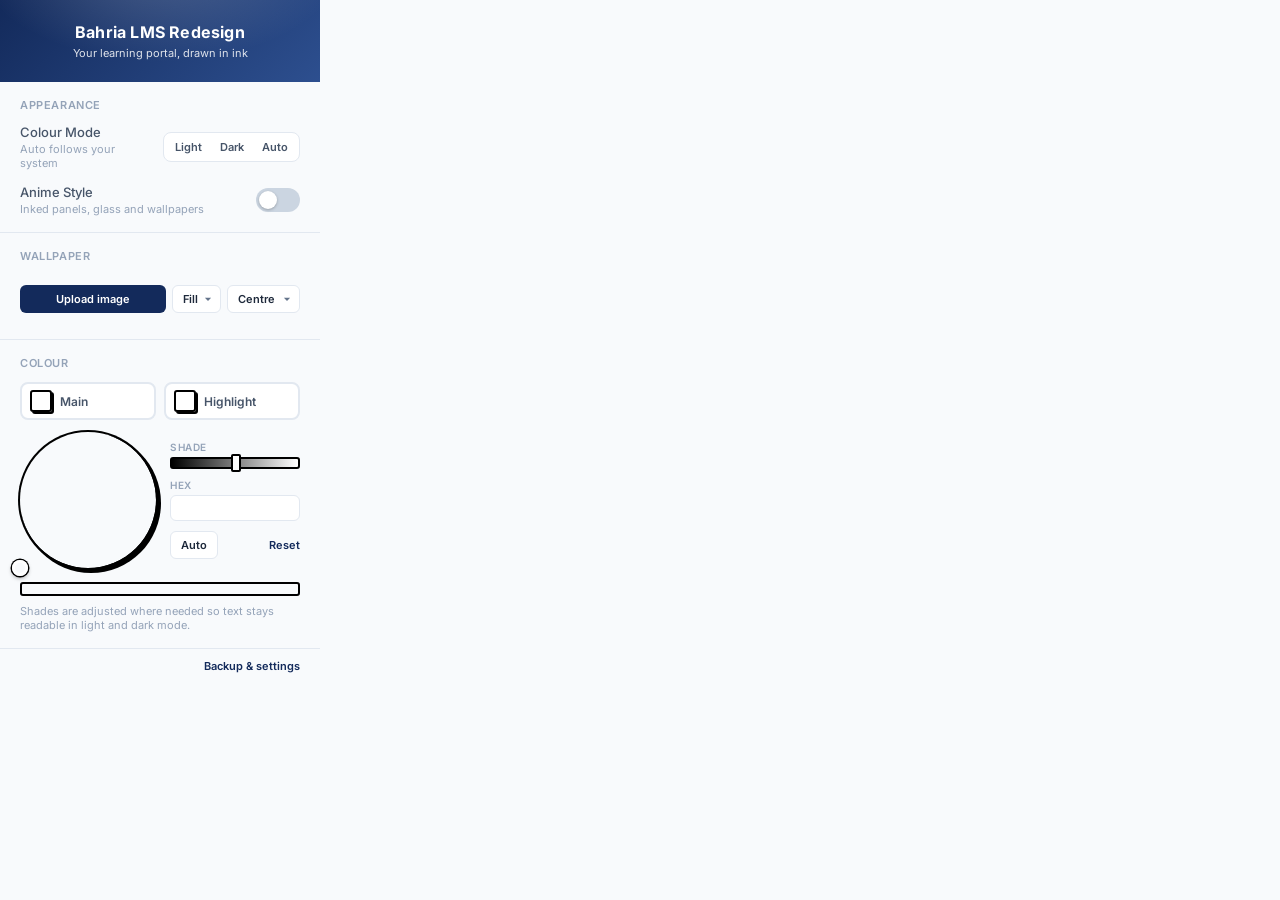
==== commit 0cdd1577: "feat: update theme customization with a color wheel and palette preview - Introduced a color wheel f" ====
--- a/popup.html
+++ b/popup.html
@@ -9,7 +9,7 @@
   <header class="header" id="popupHeader">
     <div class="header-glow"></div>
     <h1>Bahria LMS Redesign</h1>
-    <p>Modern UI for your learning portal</p>
+    <p>Your learning portal, drawn in ink</p>
   </header>
 
   <section class="section">
@@ -17,11 +17,23 @@
 
     <div class="toggle-row">
       <div class="toggle-copy">
-        <label class="toggle-label" for="darkToggle">Dark Mode</label>
-        <p class="toggle-desc">Easier on the eyes at night</p>
+        <span class="toggle-label" id="schemeLabel">Colour Mode</span>
+        <p class="toggle-desc" id="schemeDesc">Auto follows your system</p>
+      </div>
+      <div class="segmented" id="schemeControl" role="radiogroup" aria-labelledby="schemeLabel">
+        <button type="button" role="radio" data-scheme="light">Light</button>
+        <button type="button" role="radio" data-scheme="dark">Dark</button>
+        <button type="button" role="radio" data-scheme="auto">Auto</button>
+      </div>
+    </div>
+
+    <div class="toggle-row toggle-row--spaced">
+      <div class="toggle-copy">
+        <label class="toggle-label" for="animeToggle">Anime Style</label>
+        <p class="toggle-desc">Inked panels, glass and wallpapers</p>
       </div>
       <label class="switch">
-        <input type="checkbox" id="darkToggle">
+        <input type="checkbox" id="animeToggle">
         <span class="slider" aria-hidden="true"></span>
       </label>
     </div>
@@ -29,15 +41,107 @@
 
   <div class="divider"></div>
 
-  <section class="section">
-    <h2 class="section-title">Color Theme</h2>
-    <!-- Populated from the THEMES table in popup.js so the swatch colours and
-         the theme list can never drift apart. -->
-    <div class="theme-grid" id="themeGrid" role="radiogroup" aria-label="Color theme"></div>
+  <section class="section" id="wallpaperSection">
+    <h2 class="section-title" id="wallpaperTitle">Wallpaper</h2>
+
+    <!-- None, the built-in artwork from LmsSettings.WALLPAPERS, then the
+         upload slot. Built by popup.js. -->
+    <div class="wallpaper-grid" id="wallpaperGrid" role="radiogroup" aria-labelledby="wallpaperTitle"></div>
+
+    <input type="file" id="wallpaperInput" class="visually-hidden" tabindex="-1" aria-hidden="true">
+
+    <div class="wallpaper-controls">
+      <button type="button" class="mini-btn mini-btn--primary" id="wallpaperUpload">Upload image</button>
+      <label class="mini-select">
+        <span class="visually-hidden">Fit</span>
+        <select id="wallpaperFit" title="How the image fills the page">
+          <option value="cover">Fill</option>
+          <option value="contain">Fit</option>
+        </select>
+      </label>
+      <label class="mini-select">
+        <span class="visually-hidden">Position</span>
+        <select id="wallpaperPos" title="Which part of the image stays in view">
+          <option value="center">Centre</option>
+          <option value="top">Top</option>
+          <option value="bottom">Bottom</option>
+          <option value="left">Left</option>
+          <option value="right">Right</option>
+        </select>
+      </label>
+    </div>
+
+    <p class="subsection-desc" id="wallpaperNote"></p>
+    <p class="subsection-desc" id="wallpaperHint" hidden>Turn on Anime Style to show wallpapers.</p>
+  </section>
+
+  <div class="divider"></div>
+
+  <section class="section" id="colorSection">
+    <h2 class="section-title" id="colorTitle">Colour</h2>
+
+    <!-- Which of the two colours the wheel edits. The full palette is
+         generated from both by LmsSettings.palette(). -->
+    <div class="color-targets" role="radiogroup" aria-labelledby="colorTitle">
+      <button type="button" class="color-target" role="radio" data-target="main">
+        <span class="color-dot" aria-hidden="true"></span>
+        <span class="color-target-text">
+          <span class="color-target-label">Main</span>
+          <span class="color-target-value"></span>
+        </span>
+      </button>
+      <button type="button" class="color-target" role="radio" data-target="accent">
+        <span class="color-dot" aria-hidden="true"></span>
+        <span class="color-target-text">
+          <span class="color-target-label">Highlight</span>
+          <span class="color-target-value"></span>
+        </span>
+      </button>
+    </div>
+
+    <div class="color-picker">
+      <div class="color-wheel" id="colorWheel" role="slider" tabindex="0"
+           aria-label="Colour wheel. Left and right change the hue, up and down the strength.">
+        <canvas id="wheelCanvas"></canvas>
+        <span class="wheel-handle" id="wheelHandle" aria-hidden="true"></span>
+      </div>
+
+      <div class="color-side">
+        <label class="color-field" id="shadeField">
+          Shade
+          <input type="range" id="shadeInput" min="15" max="100" step="1">
+        </label>
+        <label class="color-field">
+          Hex
+          <input type="text" id="hexInput" maxlength="7" spellcheck="false" autocomplete="off">
+        </label>
+        <div class="color-actions">
+          <button type="button" class="mini-btn" id="accentAuto" aria-pressed="false"
+                  title="Pick a highlight to go with the main colour">Auto</button>
+          <button type="button" class="link-btn" id="colorReset">Reset</button>
+        </div>
+      </div>
+    </div>
+
+    <div class="palette-preview" id="palettePreview" aria-hidden="true">
+      <span title="Sidebar and header"></span>
+      <span title="Buttons"></span>
+      <span title="Links"></span>
+      <span title="Highlight"></span>
+      <span title="Page"></span>
+    </div>
+    <p class="subsection-desc" id="colorNote">Shades are adjusted where needed so text stays readable in light and dark mode.</p>
   </section>
 
   <p class="status" id="status" role="status" hidden></p>
 
+  <footer class="popup-footer">
+    <span class="shortcut-hint" id="shortcutHint"></span>
+    <button type="button" class="link-btn" id="openSettings">Backup &amp; settings</button>
+  </footer>
+
+  <script src="js/settings.js"></script>
+  <script src="js/wallpaper-upload.js"></script>
   <script src="popup.js"></script>
 </body>
 </html>
--- a/css/popup.css
+++ b/css/popup.css
@@ -55,7 +55,8 @@
 
 body {
     width: 320px;
-    font-family: 'LMS Inter', 'Segoe UI', -apple-system, BlinkMacSystemFont, sans-serif;
+    font-family: 'LMS Inter', 'Segoe UI', -apple-system, BlinkMacSystemFont, Ubuntu, Cantarell,
+                 'Noto Sans', 'DejaVu Sans', 'Liberation Sans', sans-serif;
     background: var(--popup-bg);
     color: var(--popup-text);
     -webkit-font-smoothing: antialiased;
@@ -202,108 +203,247 @@
     box-shadow: 0 0 0 3px rgba(var(--popup-primary-rgb), .35);
 }
 
-/* ---------- Theme grid ---------- */
-
-.theme-grid {
+/* ---------- Colour wheel ---------- */
+
+/* Main / Highlight: which colour the wheel is editing. */
+.color-targets {
     display: grid;
-    grid-template-columns: repeat(4, 1fr);
+    grid-template-columns: 1fr 1fr;
     gap: 8px;
-}
-
-.theme-swatch {
-    display: flex;
-    flex-direction: column;
+    margin-bottom: 12px;
+}
+
+.color-target {
+    display: flex;
     align-items: center;
-    gap: 6px;
-    padding: 8px 2px;
-    border: 2px solid transparent;
-    border-radius: 10px;
-    background: transparent;
+    gap: 8px;
+    padding: 6px 8px;
+    border: 2px solid var(--popup-border);
+    border-radius: 8px;
+    background: var(--popup-surface);
     font: inherit;
     color: inherit;
+    text-align: left;
     cursor: pointer;
     appearance: none;
-    transition: background-color var(--popup-dur) var(--popup-ease),
-                border-color var(--popup-dur) var(--popup-ease),
-                transform 120ms var(--popup-ease);
-}
-
-.theme-swatch:hover {
+    transition: border-color var(--popup-dur) var(--popup-ease),
+                background-color var(--popup-dur) var(--popup-ease);
+}
+
+.color-target:hover {
     background: var(--popup-hover);
 }
 
-.theme-swatch:active {
-    transform: scale(.95);
-}
-
-.theme-swatch:focus-visible {
+.color-target:focus-visible {
+    outline: none;
+    box-shadow: 0 0 0 3px rgba(var(--popup-primary-rgb), .3);
+}
+
+.color-target[aria-checked="true"] {
+    border-color: var(--popup-primary);
+}
+
+body.dark .color-target[aria-checked="true"] {
+    border-color: var(--popup-pop);
+}
+
+.color-dot {
+    flex: 0 0 22px;
+    width: 22px;
+    height: 22px;
+    border: 2px solid #000;
+    border-radius: 3px;
+    box-shadow: 2px 2px 0 #000;
+}
+
+body.dark .color-dot {
+    border-color: #e6e6e6;
+}
+
+.color-target-text {
+    display: flex;
+    flex-direction: column;
+    min-width: 0;
+}
+
+.color-target-label {
+    font-size: 12px;
+    font-weight: 600;
+    color: var(--popup-text-soft);
+}
+
+.color-target-value {
+    font-size: 10px;
+    font-family: ui-monospace, 'Cascadia Mono', 'DejaVu Sans Mono', monospace;
+    color: var(--popup-text-muted);
+    text-transform: uppercase;
+}
+
+.color-picker {
+    display: flex;
+    align-items: center;
+    gap: 14px;
+}
+
+.color-wheel {
+    position: relative;
+    flex: 0 0 136px;
+    width: 136px;
+    height: 136px;
+    border-radius: 50%;
+    touch-action: none;
+    cursor: crosshair;
+}
+
+.color-wheel canvas {
+    display: block;
+    width: 100%;
+    height: 100%;
+    border-radius: 50%;
+    box-shadow: 0 0 0 2px #000, 3px 3px 0 2px #000;
+}
+
+body.dark .color-wheel canvas {
+    box-shadow: 0 0 0 2px #e6e6e6, 3px 3px 0 2px #000;
+}
+
+.color-wheel:focus-visible {
+    outline: none;
+}
+
+.color-wheel:focus-visible canvas {
+    box-shadow: 0 0 0 2px #000, 0 0 0 5px rgba(var(--popup-primary-rgb), .45);
+}
+
+.wheel-handle {
+    position: absolute;
+    width: 16px;
+    height: 16px;
+    margin: -8px 0 0 -8px;
+    border: 3px solid #fff;
+    border-radius: 50%;
+    box-shadow: 0 0 0 1.5px #000, 0 2px 4px rgba(0, 0, 0, .4);
+    pointer-events: none;
+}
+
+.color-side {
+    display: flex;
+    flex: 1;
+    flex-direction: column;
+    gap: 10px;
+    min-width: 0;
+}
+
+.color-field {
+    display: flex;
+    flex-direction: column;
+    gap: 4px;
+    font-size: 10px;
+    font-weight: 600;
+    text-transform: uppercase;
+    letter-spacing: .5px;
+    color: var(--popup-text-muted);
+}
+
+.color-field[hidden] {
+    display: none;
+}
+
+.color-field input[type="range"] {
+    width: 100%;
+    height: 12px;
+    margin: 0;
+    border: 2px solid #000;
+    border-radius: 3px;
+    background: var(--shade-track, linear-gradient(90deg, #000, #fff));
+    appearance: none;
+    cursor: pointer;
+}
+
+body.dark .color-field input[type="range"] {
+    border-color: #e6e6e6;
+}
+
+.color-field input[type="range"]::-webkit-slider-thumb {
+    width: 10px;
+    height: 18px;
+    border: 2px solid #000;
+    border-radius: 2px;
+    background: #fff;
+    appearance: none;
+}
+
+.color-field input[type="range"]::-moz-range-thumb {
+    width: 10px;
+    height: 18px;
+    border: 2px solid #000;
+    border-radius: 2px;
+    background: #fff;
+}
+
+.color-field input[type="range"]:focus-visible {
+    outline: none;
+    box-shadow: 0 0 0 3px rgba(var(--popup-primary-rgb), .4);
+}
+
+.color-field input[type="text"] {
+    width: 100%;
+    padding: 5px 8px;
+    border: 1px solid var(--popup-border);
+    border-radius: 6px;
+    background: var(--popup-surface);
+    font: 12px ui-monospace, 'Cascadia Mono', 'DejaVu Sans Mono', monospace;
+    color: var(--popup-text);
+    text-transform: uppercase;
+}
+
+.color-field input[type="text"]:focus-visible {
     outline: none;
     border-color: var(--popup-primary);
     box-shadow: 0 0 0 3px rgba(var(--popup-primary-rgb), .3);
 }
 
-.theme-swatch[aria-checked="true"] {
+.color-field input[type="text"].is-invalid {
+    border-color: #dc2626;
+}
+
+.color-actions {
+    display: flex;
+    align-items: center;
+    gap: 8px;
+}
+
+.color-actions .mini-btn[aria-pressed="true"] {
     border-color: var(--popup-primary);
-    background: var(--popup-hover);
-}
-
-.swatch-circle {
-    position: relative;
-    width: 30px;
-    height: 30px;
-    border-radius: 50%;
-    box-shadow: 0 2px 6px rgba(0, 0, 0, .18);
-    transition: transform var(--popup-dur) var(--popup-ease-out),
-                box-shadow var(--popup-dur) var(--popup-ease);
-}
-
-.theme-swatch:hover .swatch-circle {
-    transform: scale(1.08);
-    box-shadow: 0 4px 10px rgba(0, 0, 0, .22);
-}
-
-/* Checkmark on the selected swatch. Drawn with borders so there is no icon
-   font or SVG asset to load for it. */
-.swatch-circle::after {
-    content: '';
-    position: absolute;
-    left: 50%;
-    top: 46%;
-    width: 6px;
-    height: 11px;
-    border: solid #fff;
-    border-width: 0 2.5px 2.5px 0;
-    transform: translate(-50%, -50%) rotate(45deg) scale(0);
-    opacity: 0;
-    transition: transform var(--popup-dur) var(--popup-ease-out),
-                opacity var(--popup-dur) var(--popup-ease);
-}
-
-.theme-swatch[aria-checked="true"] .swatch-circle::after {
-    transform: translate(-50%, -50%) rotate(45deg) scale(1);
-    opacity: 1;
-}
-
-.swatch-name {
-    font-size: 10px;
-    font-weight: 500;
-    line-height: 1.2;
-    text-align: center;
-    color: var(--popup-text-muted);
-    transition: color var(--popup-dur) var(--popup-ease);
-}
-
-.theme-swatch:hover .swatch-name {
-    color: var(--popup-text-soft);
-}
-
-.theme-swatch[aria-checked="true"] .swatch-name {
-    font-weight: 600;
-    color: var(--popup-primary);
-}
-
-body.dark .theme-swatch[aria-checked="true"] .swatch-name {
-    color: var(--popup-text);
+    background: rgba(var(--popup-primary-rgb), .12);
+}
+
+/* What the generated palette looks like in the current mode: nav, main,
+   link, highlight, page. */
+.palette-preview {
+    display: flex;
+    height: 14px;
+    margin-top: 14px;
+    overflow: hidden;
+    border: 2px solid #000;
+    border-radius: 3px;
+}
+
+body.dark .palette-preview {
+    border-color: #e6e6e6;
+}
+
+.palette-preview span {
+    flex: 1;
+    transition: background-color var(--popup-dur) var(--popup-ease);
+}
+
+.palette-preview span:first-child {
+    flex: 2;
+}
+
+#colorNote {
+    margin: 8px 0 0;
 }
 
 /* ---------- Status line ---------- */
@@ -324,3 +464,376 @@
         animation-duration: .01ms !important;
     }
 }
+
+/* ---------- Manga themes ---------- */
+
+@font-face {
+    font-family: 'LMS Manga Display';
+    font-style: normal;
+    font-weight: 400;
+    font-display: swap;
+    src: url('../fonts/dela-gothic-one-latin.woff2') format('woff2');
+}
+
+.subsection-desc {
+    margin: 2px 0 10px;
+    font-size: 11px;
+    color: var(--popup-text-muted);
+}
+
+/* With a manga theme active, the header becomes the same inked slab the
+   LMS page title uses. */
+body.manga .header {
+    text-align: left;
+    background:
+        linear-gradient(90deg, #000 30%, transparent 80%),
+        repeating-conic-gradient(from 0deg at 108% 50%,
+            rgba(255, 255, 255, .16) 0deg .8deg,
+            transparent .8deg 5deg),
+        #000;
+    border-left: 8px solid var(--popup-pop);
+    border-bottom: 3px solid var(--popup-pop);
+}
+
+body.manga .header-glow {
+    display: none;
+}
+
+body.manga .header h1 {
+    font-family: 'LMS Manga Display', Impact, 'Arial Black', 'DejaVu Sans', 'Liberation Sans', sans-serif;
+    font-weight: 400;
+    font-size: 18px;
+    letter-spacing: .01em;
+}
+
+/* ---------- Colour mode (Light / Dark / Auto) ---------- */
+
+.segmented {
+    display: inline-flex;
+    flex-shrink: 0;
+    padding: 2px;
+    border: 1px solid var(--popup-border);
+    border-radius: 8px;
+    background: var(--popup-surface);
+}
+
+.segmented button {
+    padding: 5px 9px;
+    border: none;
+    border-radius: 6px;
+    background: transparent;
+    font: inherit;
+    font-size: 11px;
+    font-weight: 600;
+    color: var(--popup-text-soft);
+    cursor: pointer;
+    transition: background-color var(--popup-dur) var(--popup-ease),
+                color var(--popup-dur) var(--popup-ease);
+}
+
+.segmented button:hover {
+    background: var(--popup-hover);
+}
+
+.segmented button[aria-checked="true"] {
+    background: var(--popup-primary);
+    color: #fff;
+}
+
+.segmented button:focus-visible {
+    outline: none;
+    box-shadow: 0 0 0 3px rgba(var(--popup-primary-rgb), .35);
+}
+
+/* ---------- Anime style + wallpapers ---------- */
+
+.toggle-row--spaced {
+    margin-top: 14px;
+}
+
+/* The wallpaper choice stays editable while the manga layer is off; it is
+   kept for when it comes back on. Dimming just says it isn't showing. */
+#wallpaperSection.is-inactive .wallpaper-grid,
+#wallpaperSection.is-inactive .wallpaper-controls {
+    opacity: .5;
+}
+
+#wallpaperSection.is-dropping {
+    outline: 2px dashed var(--popup-primary);
+    outline-offset: -6px;
+    border-radius: 10px;
+}
+
+.wallpaper-grid {
+    display: grid;
+    grid-template-columns: repeat(3, 1fr);
+    gap: 8px;
+    transition: opacity var(--popup-dur) var(--popup-ease);
+}
+
+.wall-tile {
+    position: relative;
+    aspect-ratio: 16 / 10;
+    padding: 0;
+    border: 2px solid #000;
+    border-radius: 4px;
+    background: var(--popup-bg) center / cover no-repeat;
+    cursor: pointer;
+    appearance: none;
+    transition: transform 120ms var(--popup-ease),
+                box-shadow var(--popup-dur) var(--popup-ease);
+}
+
+body.dark .wall-tile {
+    border-color: #475569;
+}
+
+.wall-tile:hover {
+    transform: translate(-1px, -1px);
+    box-shadow: 3px 3px 0 #000;
+}
+
+.wall-tile:focus-visible {
+    outline: none;
+    box-shadow: 0 0 0 3px rgba(var(--popup-primary-rgb), .45);
+}
+
+.wall-tile[aria-checked="true"] {
+    border-color: var(--popup-primary);
+    box-shadow: 0 0 0 2px var(--popup-primary);
+}
+
+body.dark .wall-tile[aria-checked="true"] {
+    border-color: var(--popup-pop);
+    box-shadow: 0 0 0 2px var(--popup-pop);
+}
+
+/* A tick on a coloured chip so it reads on any artwork. */
+.wall-tile[aria-checked="true"]::after {
+    content: '';
+    position: absolute;
+    right: 4px;
+    bottom: 4px;
+    width: 16px;
+    height: 16px;
+    border-radius: 50%;
+    background: var(--popup-primary);
+    box-shadow: 0 1px 3px rgba(0, 0, 0, .4);
+}
+
+.wall-tile[aria-checked="true"] > .wall-tick {
+    display: block;
+}
+
+.wall-tick {
+    position: absolute;
+    right: 10px;
+    bottom: 8px;
+    z-index: 1;
+    display: none;
+    width: 4px;
+    height: 8px;
+    border: solid #fff;
+    border-width: 0 2px 2px 0;
+    transform: rotate(45deg);
+    pointer-events: none;
+}
+
+/* No wallpaper: the plain screentone the page falls back to. */
+.wall-tile--none {
+    background:
+        radial-gradient(circle, rgba(100, 116, 139, .45) 1px, transparent 1.4px) 0 0 / 6px 6px,
+        var(--popup-surface);
+}
+
+.wall-tile--none::before,
+.wall-tile--custom.is-empty::before {
+    position: absolute;
+    inset: 0;
+    display: grid;
+    place-items: center;
+    font-size: 10px;
+    font-weight: 600;
+    color: var(--popup-text-soft);
+}
+
+.wall-tile--none::before {
+    content: 'None';
+}
+
+.wall-tile--custom.is-empty {
+    border-style: dashed;
+    background: var(--popup-surface);
+}
+
+.wall-tile--custom.is-empty::before {
+    content: '+ Your image';
+}
+
+.wall-remove {
+    position: absolute;
+    top: -7px;
+    right: -7px;
+    z-index: 2;
+    display: grid;
+    place-items: center;
+    width: 18px;
+    height: 18px;
+    border-radius: 50%;
+    background: #dc2626;
+    color: #fff;
+    font-size: 13px;
+    font-weight: 700;
+    line-height: 1;
+    box-shadow: 0 1px 3px rgba(0, 0, 0, .35);
+    opacity: 0;
+    transform: scale(.8);
+    transition: opacity var(--popup-dur) var(--popup-ease),
+                transform var(--popup-dur) var(--popup-ease-out);
+}
+
+.wall-tile--custom:not(.is-empty):hover .wall-remove,
+.wall-tile--custom:not(.is-empty):focus-visible .wall-remove {
+    opacity: 1;
+    transform: scale(1);
+}
+
+.wall-tile--custom.is-empty .wall-remove {
+    display: none;
+}
+
+.wallpaper-controls {
+    display: flex;
+    gap: 6px;
+    margin-top: 10px;
+    transition: opacity var(--popup-dur) var(--popup-ease);
+}
+
+.wallpaper-controls .mini-btn {
+    flex: 1;
+}
+
+.mini-btn,
+.mini-select select {
+    padding: 6px 10px;
+    border: 1px solid var(--popup-border);
+    border-radius: 6px;
+    background: var(--popup-surface);
+    font: inherit;
+    font-size: 11px;
+    font-weight: 600;
+    color: var(--popup-text);
+    cursor: pointer;
+    transition: background-color var(--popup-dur) var(--popup-ease),
+                border-color var(--popup-dur) var(--popup-ease);
+}
+
+.mini-select select {
+    padding-right: 22px;
+    appearance: none;
+    background:
+        url("data:image/svg+xml,%3Csvg xmlns='http://www.w3.org/2000/svg' width='10' height='10' fill='%2364748b' viewBox='0 0 16 16'%3E%3Cpath d='M8 11L3 6h10z'/%3E%3C/svg%3E")
+        right 7px center no-repeat,
+        var(--popup-surface);
+}
+
+.mini-select select:disabled {
+    opacity: .5;
+    cursor: default;
+}
+
+.mini-btn:hover,
+.mini-select select:hover:not(:disabled) {
+    background-color: var(--popup-hover);
+}
+
+.mini-btn:focus-visible,
+.mini-select select:focus-visible {
+    outline: none;
+    border-color: var(--popup-primary);
+    box-shadow: 0 0 0 3px rgba(var(--popup-primary-rgb), .3);
+}
+
+.mini-btn--primary {
+    border-color: transparent;
+    background: var(--popup-primary);
+    color: #fff;
+}
+
+.mini-btn--primary:hover {
+    background: var(--popup-accent);
+}
+
+/* Keeps the file input operable by assistive tech while the styled button
+   stands in for it visually. */
+.visually-hidden {
+    position: absolute;
+    width: 1px;
+    height: 1px;
+    margin: -1px;
+    padding: 0;
+    overflow: hidden;
+    clip: rect(0 0 0 0);
+    clip-path: inset(50%);
+    white-space: nowrap;
+}
+
+#wallpaperNote {
+    margin: 10px 0 0;
+    word-break: break-word;
+}
+
+#wallpaperNote.is-error {
+    color: #dc2626;
+    font-weight: 600;
+}
+
+body.dark #wallpaperNote.is-error {
+    color: #fca5a5;
+}
+
+#wallpaperHint {
+    margin: 6px 0 0;
+}
+
+/* ---------- Footer ---------- */
+
+.popup-footer {
+    display: flex;
+    align-items: center;
+    justify-content: space-between;
+    gap: 8px;
+    padding: 10px 20px 14px;
+    border-top: 1px solid var(--popup-border);
+}
+
+.shortcut-hint {
+    font-size: 10px;
+    color: var(--popup-text-muted);
+}
+
+.link-btn {
+    margin-left: auto;
+    padding: 0;
+    border: none;
+    background: none;
+    font: inherit;
+    font-size: 11px;
+    font-weight: 600;
+    color: var(--popup-primary);
+    cursor: pointer;
+}
+
+body.dark .link-btn {
+    color: var(--popup-accent);
+}
+
+.link-btn:hover {
+    text-decoration: underline;
+}
+
+.link-btn:focus-visible {
+    outline: 2px solid rgba(var(--popup-primary-rgb), .45);
+    outline-offset: 2px;
+    border-radius: 2px;
+}
